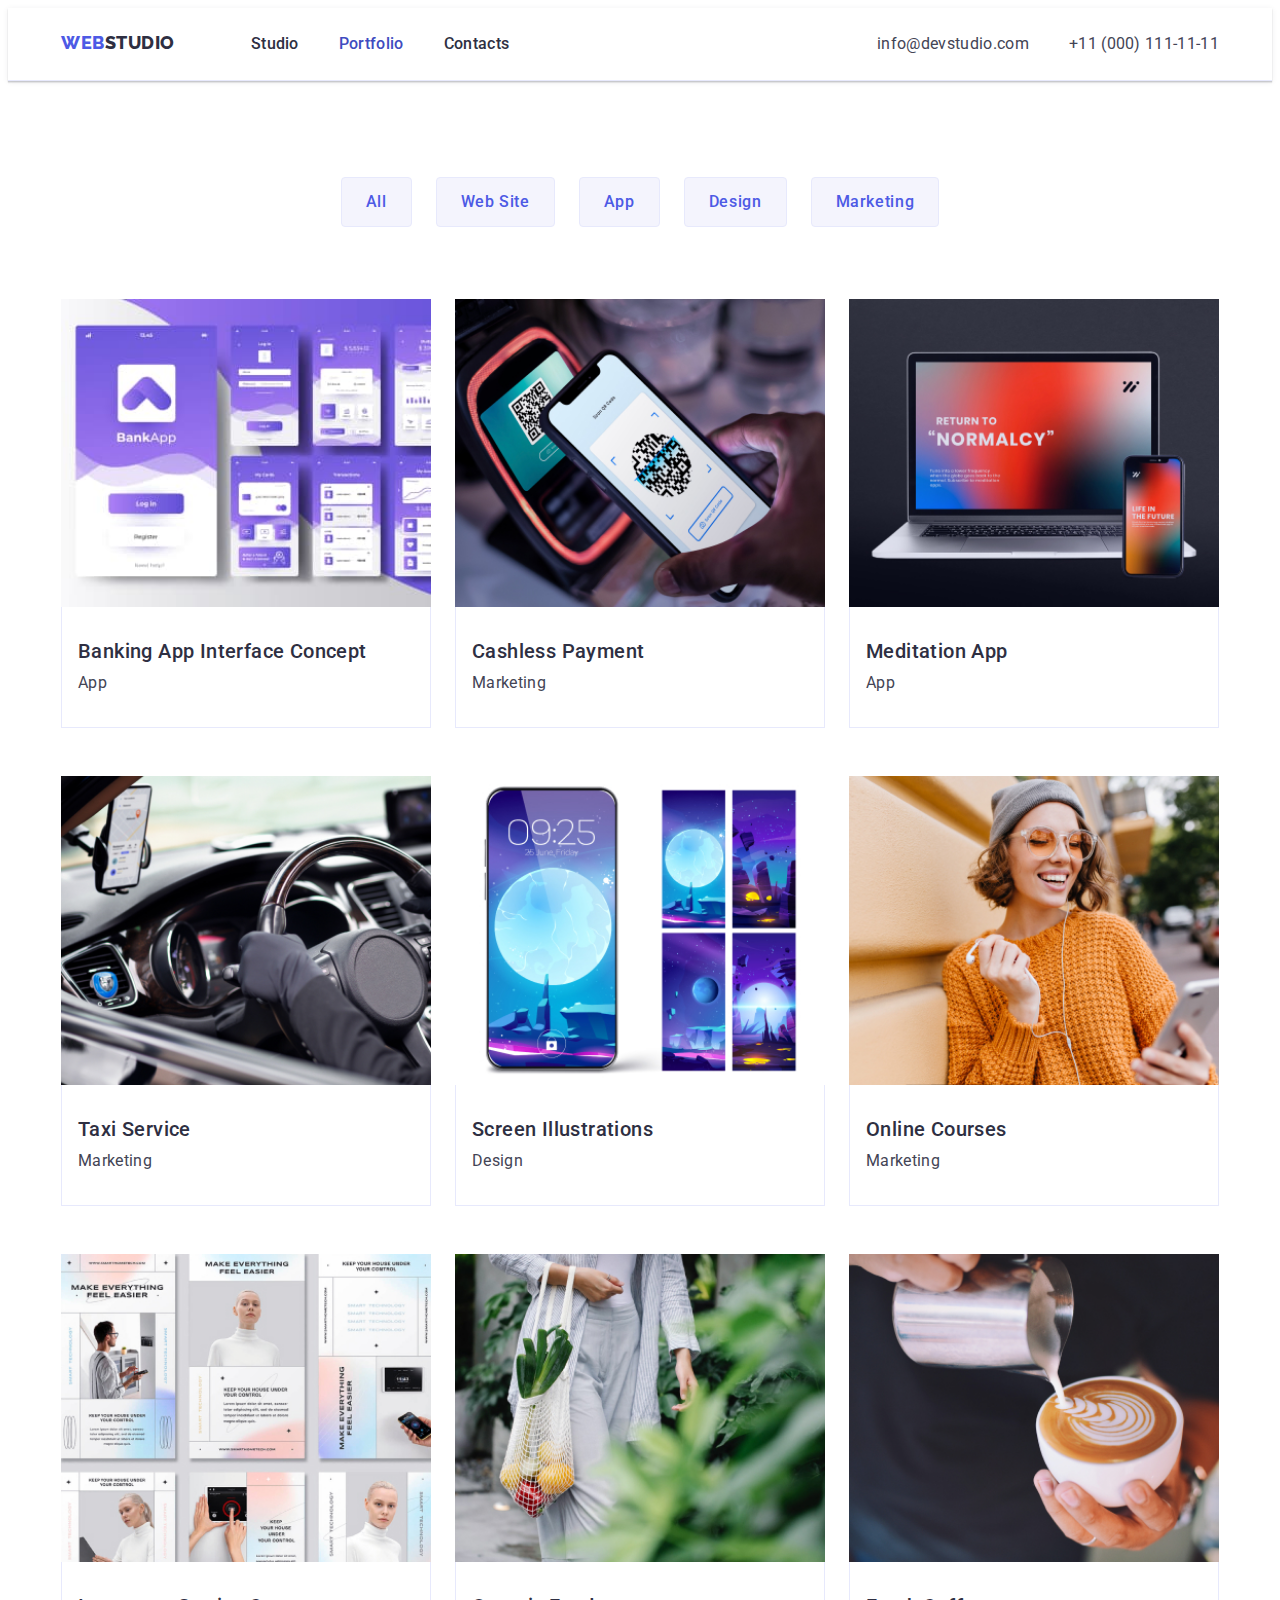
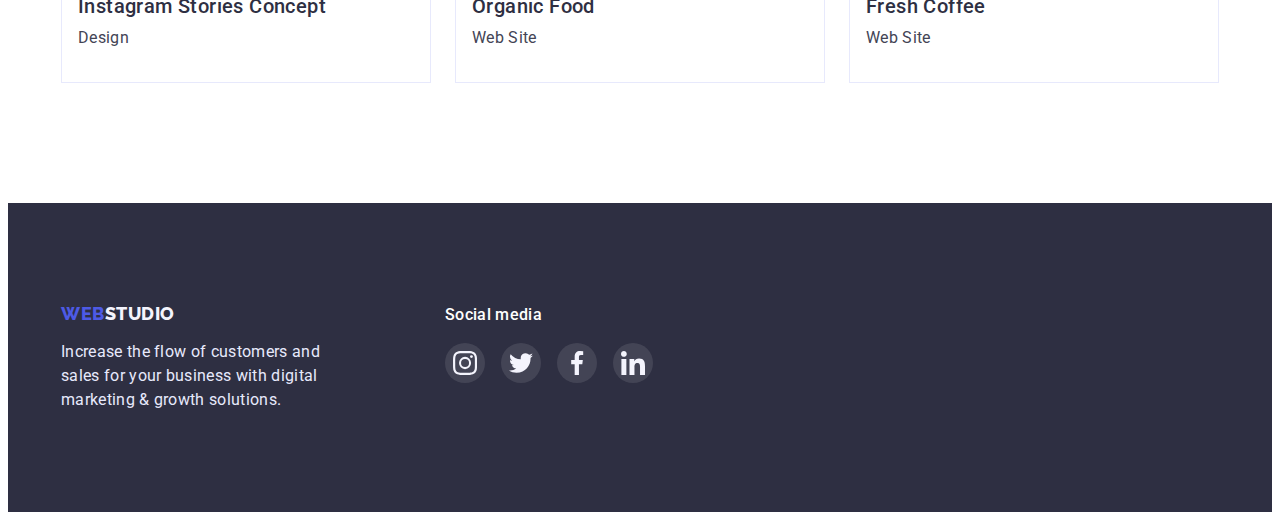
==== portfolio.html @ cb05a0db "Initial commit" ====
<!DOCTYPE html>
<html lang="en">
  <head>
    <meta charset="UTF-8" />
    <meta http-equiv="X-UA-Compatible" content="IE=edge" />
    <meta name="viewport" content="width=device-width, initial-scale=1.0" />
    <title>WebStudio</title>
    <link rel="preconnect" href="https://fonts.googleapis.com" />
    <link rel="preconnect" href="https://fonts.gstatic.com" crossorigin />
    <link
      href="https://fonts.googleapis.com/css2?family=Raleway:wght@800&family=Roboto:wght@400;500;700&display=swap"
      rel="stylesheet"
    />
    <link rel="stylesheet" href="./css/styles.css" />
  </head>

  <body>
    <header class="header">
      <div class="container header-container">
      <nav class="nav">
      <a class="header-logo logo link" href="./index.html">Web<span class="header-web">Studio</span></a
        >
        <ul class="header-list list">
          <li class="header-item">
            <a class="header-link link" href="./index.html">Studio</a>
          </li>
          <li class="header-item">
            <a class="header-link link current" href="./portfolio.html">Portfolio</a>
          </li>
          <li class="header-item">
            <a class="header-link link" href="">Contacts</a>
          </li>
        </ul>
      </nav>
      <address class="address">
        <ul class="address-list list">
          <li class="address-item">
            <a class="address-link link" href="mailto:info@devstudio.com"
              >info@devstudio.com</a
            >
          </li>
          <li class="address-item">
            <a class="address-link link" href="tel:+110001111111"
              >+11 (000) 111-11-11</a
            >
          </li>
        </ul>
      </address>
      </div>
    </header>

    <main>
      <section class="portfolio">
        <div class="container portfolio-container">
        <h1 class="visually-hidden">Portfolio cases</h1>
      <ul class="list portfolio-menu-card">
        <li class="portfolio-item">
          <button type="button" class="portfolio-page-btn">All</button>
        </li>
        <li class="portfolio-item">
          <button type="button" class="portfolio-page-btn">Web Site</button>
        </li>
        <li class="portfolio-item">
          <button type="button" class="portfolio-page-btn">App</button>
        </li>
        <li class="portfolio-item">
          <button type="button" class="portfolio-page-btn">Design</button>
        </li>
        <li class="portfolio-item">
          <button type="button" class="portfolio-page-btn">Marketing</button>
        </li>
      </ul>
      <ul class="list portfolio-pg-content">
        <li class="portfolio-item-content">
          <a class="link portfolio-item-link" href=""
            ><img
              src="./images/portfolio-page/bank-app.jpg"
              alt=""
              width="360"
              height="300"
            />
            <div class="portfolio-photo-content-border">
            <h2 class="portfolio-pg-namecard">Banking App Interface Concept</h2>
            <p class="portfolio-pg-text">App</p>
            <p class="portfolio-pg-text-back"></p>
            </div>
          </a>
        </li>
        <li class="portfolio-item-content">
          <a class="link portfolio-item-link" href=""
            ><img
              src="./images/portfolio-page/cashless-payment.jpg"
              alt=""
              width="360"
              height="300"
            /> 
            <div class="portfolio-photo-content-border">
            <h2 class="portfolio-pg-namecard">Cashless Payment</h2>
            <p class="portfolio-pg-text">Marketing</p>
            <p class="portfolio-pg-text-back"></p>
            </div>
          </a>
        </li>
        <li class="portfolio-item-content">
          <a class="link portfolio-item-link" href=""
            ><img
              src="./images/portfolio-page/meditation-app.jpg"
              alt=""
              width="360"
              height="300"
            /> 
            <div class="portfolio-photo-content-border">
            <h2 class="portfolio-pg-namecard">Meditation App</h2>
            <p class="portfolio-pg-text">App</p>
            <p class="portfolio-pg-text-back"></p>
            </div>
          </a>
        </li>
        <li class="portfolio-item-content">
          <a class="link portfolio-item-link" href=""
            ><img
              src="./images/portfolio-page/taxi-service.jpg"
              alt=""
              width="360"
              height="300"
            /> 
            <div class="portfolio-photo-content-border">
            <h2 class="portfolio-pg-namecard">Taxi Service</h2>
            <p class="portfolio-pg-text">Marketing</p>
            <p class="portfolio-pg-text-back"></p>
            </div>
          </a>
        </li>
        <li class="portfolio-item-content">
          <a class="link portfolio-item-link" href=""
            ><img
              src="./images/portfolio-page/screen-illustrations.jpg"
              alt=""
              width="360"
              height="300"
            /> 
            <div class="portfolio-photo-content-border">
            <h2 class="portfolio-pg-namecard">Screen Illustrations</h2>
            <p class="portfolio-pg-text">Design</p>
            <p class="portfolio-pg-text-back"></p>
            </div>
          </a>
        </li>
        <li class="portfolio-item-content">
          <a class="link portfolio-item-link" href=""
            ><img
              src="./images/portfolio-page/online-courses.jpg"
              alt=""
              width="360"
              height="300"
            /> 
            <div class="portfolio-photo-content-border">
            <h2 class="portfolio-pg-namecard">Online Courses</h2>
            <p class="portfolio-pg-text">Marketing</p>
            <p class="portfolio-pg-text-back"></p>
            </div>
          </a>
        </li>
        <li class="portfolio-item-content">
          <a class="link portfolio-item-link" href=""
            ><img
              src="./images/portfolio-page/instagram-stories.jpg"
              alt=""
              width="360"
              height="300"
            /> 
            <div class="portfolio-photo-content-border">
            <h2 class="portfolio-pg-namecard">Instagram Stories Concept</h2>
            <p class="portfolio-pg-text">Design</p>
            <p class="portfolio-pg-text-back"></p>
            </div>
          </a>
        </li>
        <li class="portfolio-item-content">
          <a class="link portfolio-item-link" href=""
            ><img
              src="./images/portfolio-page/organic-food.jpg"
              alt=""
              width="360"
              height="300"
            /> 
            <div class="portfolio-photo-content-border">
            <h2 class="portfolio-pg-namecard">Organic Food</h2>
            <p class="portfolio-pg-text">Web Site</p>
            <p class="portfolio-pg-text-back"></p>
            </div>
          </a>
        </li>
        <li class="portfolio-item-content">
          <a class="link portfolio-item-link" href=""
            ><img
              src="./images/portfolio-page/fresh-coffee.jpg"
              alt=""
              width="360"
              height="300"
            /> 
            <div class="portfolio-photo-content-border">
            <h2 class="portfolio-pg-namecard">Fresh Coffee</h2>
            <p class="portfolio-pg-text">Web Site</p>
            <p class="portfolio-pg-text-back"></p>
            </div>
          </a>
        </li>
      </ul>
        </div>
      </section>  
    </main>

    <footer class="footer">
      <div class="container footer-container">
        <div class="footer-text-div">
        <a class="footer-logo logo link" href="./index.html">Web<span class="footer-web">Studio</span></a
        >
      <p class="footer-text">
        Increase the flow of customers and sales for your business with digital
        marketing & growth solutions.
      </p>
        </div>
        <div class="footer-social-media">
          <p class="footer-text-title">Social media</p>
            <ul class="social-list footer-social-list list">
              <li class="social-list-item">
                <a href="" class="footer-social-list-link">
                    <svg aria-label="instagram" class="footer-social-list-icon" width="24" height="24">
                      <use href="./images/sprite.svg#instagram"></use>
                    </svg>
                </a>
              </li>
              <li class="social-list-item">
                <a href="" class="footer-social-list-link">
                    <svg aria-label="twitter" class="footer-social-list-icon" width="24" height="24">
                      <use href="./images/sprite.svg#twitter"></use>
                    </svg>
                </a>
              </li>
              <li class="social-list-item">
                <a href="" class="footer-social-list-link">
                    <svg aria-label="facebook" class="footer-social-list-icon" width="24" height="24">
                      <use href="./images/sprite.svg#facebook"></use>
                    </svg>
                </a>
              </li>
              <li class="social-list-item">
                <a href="" class="footer-social-list-link">
                    <svg aria-label="linkedin" class="footer-social-list-icon" width="24" height="24">
                      <use href="./images/sprite.svg#linkedin"></use>
                    </svg>
                </a>
              </li>
            </ul>
        </div>
      </div>
    </footer>
  </body>
</html>
---- css/styles.css ----
:root {
    --primary-font: 'Roboto', sans-serif;
    --secondary-font: 'Raleway', sans-serif; 
    --backround-light: #F4F4FD;
    --background-dark: #2E2F42;
    --brand-color: #4d5ae5;
    --accent-color: #404bbf;
    --success: #31d0aa;
    --color-text-main: #434455;
    --color-text-second: #8e8f99;
    --accent-lines: #e7e9fc;
} 

.list {
    list-style: none;
}

.link {
    text-decoration: none;
}

p, h1, h2, h3, h4, h5, h6 {
    margin-top: 0;
    margin-bottom: 0;
}

ul, ol {
    margin-top: 0;
    margin-bottom: 0;
    padding-left: 0;
}

img {
    display: block;
}

button {
    cursor: pointer;
}

body {
    font-family: var(--primary-font);
    font-size: 16px;
    letter-spacing: 0.02em;
    color: var(--color-text-main);
}

.container {
    width: 1158px;
    padding-left: 15px;
    padding-right: 15px;
    margin-left: auto;
    margin-right: auto;
}
/* ============================== COMPONENTS ============================ */
.projects-title,
.team-title,
.customers-title {
    margin-bottom: 72px;
    text-align: center;
    
    font-weight: 700;
    font-size: 36px;
    line-height: 1.11;
    text-align: center;
    letter-spacing: 0.02em;
    text-transform: capitalize;
    
    color: var(--background-dark);
}

.feutures-subtitle,
.team-subtitle {
    font-weight: 500;
    font-size: 20px;
    line-height: 1.2;
    letter-spacing: 0.02em;
    color: var(--background-dark);
}

.logo  {
    font-family: var(--secondary-font);
    font-weight: 800;
    font-size: 18px;
    letter-spacing: 0.03em;
    align-items: center;
    text-transform: uppercase;
}

.visually-hidden {
    position: absolute;
    width: 1px;
    height: 1px;
    margin: -1px;
    border: 0;
    padding: 0;
    white-space: nowrap;
    clip-path: inset(100%);
    clip: rect(0 0 0 0);
    overflow: hidden;
}
/* ============================== /COMPONENTS ============================ */

/* ============================== HEADER  =============================== */
.header-container {
    display: flex;

    /* border: 1px solid tomato;
    background: teal; */
}

.logo {
    margin-right: 76px;

    line-height: 1.17;
    color: var(--brand-color);
}

.header-web {
    color: var(--background-dark);
}

.header {
    padding-top: 24px;
    padding-bottom: 24px;
    border-bottom: 1px solid var(--accent-lines);
    box-shadow: 0px 2px 1px rgba(46, 47, 66, 0.08), 0px 1px 1px rgba(46, 47, 66, 0.16), 0px 1px 6px rgba(46, 47, 66, 0.08);
}

.header-link {
    font-weight: 500;
    line-height: 1.5;
    color: var(--background-dark);
}

.header-list {
    display: flex;
    align-items: center;
}

.header-item:not(:last-child) {
    margin-right: 40px;
}

.nav {
    display: flex;
    justify-content: center;
}

.nav .link:hover,
.nav .link:focus {
   color: var(--accent-color);
}

.link.current {
    color: var(--accent-color);
}

.address {
    font-style: normal;
    margin-left: auto;
}

.address-list {
    display: flex;
}

.address-link {
    font-weight: 400;
    line-height: 1.5;
    color: var(--color-text-main);
}

.address-link:hover,
.address-link:focus {
    color: var(--accent-color);
}

.address-item + .address-item {
    margin-left: 40px;
}

/* ============================== /HEADER ============================= */

/* ============================== HERO  =============================== */
.hero-container {
    text-align: center;
    

    /* border: 1px solid teal;
    background: tomato; */
} 

.hero{
    background: rgba(46, 47, 66, 0.7);
    padding-top: 188px;
    padding-bottom: 188px;
    max-width: 1440px;
    margin-left: auto;
    margin-right: auto;
    
    background-image: linear-gradient(rgba(46, 47, 66, 0.7), rgba(46, 47, 66, 0.7)), 
        url(../images/hero.jpg);
    background-position: center;
    background-size: cover;
    background-repeat: no-repeat;

}

.hero-title {
    margin-left: auto;
    margin-right: auto;
    margin-bottom: 48px;
    max-width: 496px;
    font-weight: 700;
    font-size: 56px;
    line-height: 1.07;
    letter-spacing: 0.02em;
    text-align: center;
    color: #FFFFFF;
}

.hero-btn {
    display: inline-block;
    min-width: 169px;
    padding: 16px 32px;
    border: none;
    border-radius: 4px;

    font-family: inherit;
    font-weight: 500;
    font-size: 16px;
    line-height: 1.5;
    align-items: center;
    letter-spacing: 0.04em;
    color: #FFFFFF;
    background-color: var(--brand-color);
}

.hero-btn:hover,
.hero-btn:focus {
    background-color: var(--accent-color);
}
/* ============================== /HERO =============================== */

/* ============================== FEUTURES ============================ */
.feutures {
    padding-top: 120px;
    padding-bottom: 120px;

    /* background-color: teal; */
}

.feutures-list {
    display: flex;
}

.feutures-item:not(:last-child) {
    margin-right: 24px;
}

.feutures-text {
    margin-top: 8px;
    line-height: 1.5;
}

.feutures-icon {
    display: flex;
    justify-content: center;
    align-items: center;
    margin-bottom: 24px;
    height: 112px;
    background: var(--backround-light);
    border-radius: 4px;
    background-position: center center;
    }

/* ============================== /FEUTURES ========================== */

/* ============================== PROJECTS =========================== */
.projects {
    padding-bottom: 120px;
}

.projects-list {
    display: flex;
    gap: 24px;
    /* justify-content: space-between; */
}

.project-item {
    flex-basis: calc((100% - 48px) / 3);
}

/* .projects-item:not(:nth-child(3n)) {
    margin-right: 24px;
} */
/* ============================== /PROJECTS ========================= */

/* ============================== TEAM =============================== */
.team {
    padding-top: 120px;
    padding-bottom: 120px;
    background-color: var(--backround-light)
}

.team-subtitle {
    text-align: center;
    margin-bottom: 8px;
}

.team-title-list {
    display: flex;
    gap: 24px;
}

/* .team-item:not(:nth-child(4n)) {
    margin-right: 24px;
} */

.team-text {
    line-height: 1.5;
    text-align: center;
    margin-bottom: 8px;
}

.team-item {
    flex-basis: calc((100% - 72px) / 4);
    background-color: #fff;
    box-shadow: 0px 1px 6px rgba(46, 47, 66, 0.08), 0px 1px 1px rgba(46, 47, 66, 0.16), 0px 2px 1px rgba(46, 47, 66, 0.08);
    border-radius: 0px 0px 4px 4px;
}

.team-photo-content-border {
    padding-top: 32px;
    padding-bottom: 32px;
}

.social-list {
    display: flex;
    justify-content: center;
    gap: 24px;
}

.social-list-item {
    width: 40px;
    height: 40px;
}

.social-list-link {
    display: flex;
    justify-content: center;
    align-items: center;
    width: 100%;
    height: 100%;
    border-radius: 50%;
    background-color: var(--brand-color);
}

.social-list-icon {
    fill: #fff;
}

.social-list-link:hover,
.social-list-link:focus {
    background-color: var(--accent-color);
}
/* ============================== /TEAM =============================== */
/* ==============================CUSTOMERS=============================*/
.customers {
    padding-top: 120px;
    padding-bottom: 120px;
}

.customers-list {
    display: flex;
    justify-content: center;
    gap: 24px;
}

.customers-list-item {
    width: calc((100% - 120px) / 6);
    height: 88px;
}

.customers-list-link {
    display: flex;
    justify-content: center;
    align-items: center;
    width: 100%;
    height: 100%;
    border: 1px solid var(--color-text-second);
    border-radius: 4px;
}

.customers-list-icon {
    fill: var(--color-text-second)
}    

.customers-list-link:hover,
.customers-list-link:focus {
    border: 1px solid var(--accent-color);
}

.customers-list-link:hover .customers-list-icon,
.customers-list-link:focus .customers-list-icon {
    fill: var(--accent-color)
}
/* ==============================/CUSTOMERS=============================*/
/* ============================== FOOTER =============================== */
.footer {
    padding-top: 100px;
    padding-bottom: 100px;

    background: var(--background-dark);
}

.footer-container {
    display: flex;
}

.footer-logo {
    margin-right: o;
    line-height: 1.17;
    color: var(--brand-color);
}

.footer-web {
    color: var(--backround-light);
}

.footer-text {
    margin-top: 16px;
    line-height: 1.5;
    color: var(--accent-lines);
}

.footer-text-div {
    max-width: 264px;
    margin-right: 120px;
}

.footer-text-title {
    font-weight: 500;
    font-size: 16px;
    line-height: 1.5;
    color: #FFFFFF;

    margin-bottom: 16px;
}

.footer-social-list {
    gap: 16px;
}

.footer-social-list-link {
    display: flex;
    justify-content: center;
    align-items: center;
    width: 100%;
    height: 100%;
    border-radius: 50%;
    background-color: rgba(255, 255, 255, 0.1);
}

.footer-social-list-icon {
    fill: var(--backround-light);
}

.footer-social-list-link:hover,
.footer-social-list-link:focus {
    background-color: var(--success);
}
/* ============================== /FOOTER =============================== */

/* ============================== PORTFOLIO PAGE ======================= */
.portfolio {
    padding-top: 96px;
    padding-bottom: 120px;
}

.portfolio-page-btn {
    display: inline-block;
    padding: 12px 24px;

    font-family: 'Roboto', sans-serif;
    font-weight: 500;
    font-size: 16px;
    line-height: 1.5;
    align-items: center;
    text-align: center;
    letter-spacing: 0.04em;
    color: var(--brand-color);
    background-color: var(--backround-light);

    border: 1px solid var(--accent-lines);
    border-radius: 4px
}

.portfolio-page-btn:hover,
.portfolio-page-btn:focus {
    color: #FFFFFF;
    background-color: var(--accent-color);
    border-color: var(--accent-color);
    box-shadow: 0px 3px 1px rgba(0, 0, 0, 0.1), 0px 2px 1px rgba(0, 0, 0, 0.08), 0px 2px 2px rgba(0, 0, 0, 0.12);
}

.portfolio-pg-namecard {
    margin-bottom: 8px;
    font-weight: 500;
    font-size: 20px;
    line-height: 1.2;
    letter-spacing: 0.02em;
    color: var(--background-dark);
}

.portfolio-pg-text {
    font-weight: 400;
    font-size: 16px;
    line-height: 1.5;
    letter-spacing: 0.02em;
    color: var(--color-text-main);
}

.portfolio-menu-card {
    display: flex;
    margin-bottom: 72px;
    justify-content: center;
}

.portfolio-item:not(:last-child) {
    margin-right: 24px;
}

.portfolio-pg-content {
    display: flex;
    flex-wrap: wrap;
}

.portfolio-item-content {
    width: calc((100% - 48px) / 3);
    margin-right: 24px;
    margin-bottom: 48px;
}

.portfolio-item-content:nth-child(3n) {
    margin-right: 0;
}

.portfolio-item-content:nth-last-child(-n + 3) {
    margin-bottom: 0;
}

.portfolio-item-link {
    display: block;
}

.portfolio-item-link:hover {
    box-shadow: 0px 1px 6px rgba(46, 47, 66, 0.08), 0px 1px 1px rgba(46, 47, 66, 0.16), 0px 2px 1px rgba(46, 47, 66, 0.08);
}

.portfolio-photo-content-border {
    padding-top: 32px;
    padding-bottom: 32px;
    padding-left: 16px;
    border: 1px solid var(--accent-lines);
    border-top: none;
}

img {
    width: 100%;
    height: auto;
} 
/* ============================== /PORTFOLIO PAGE ======================= */
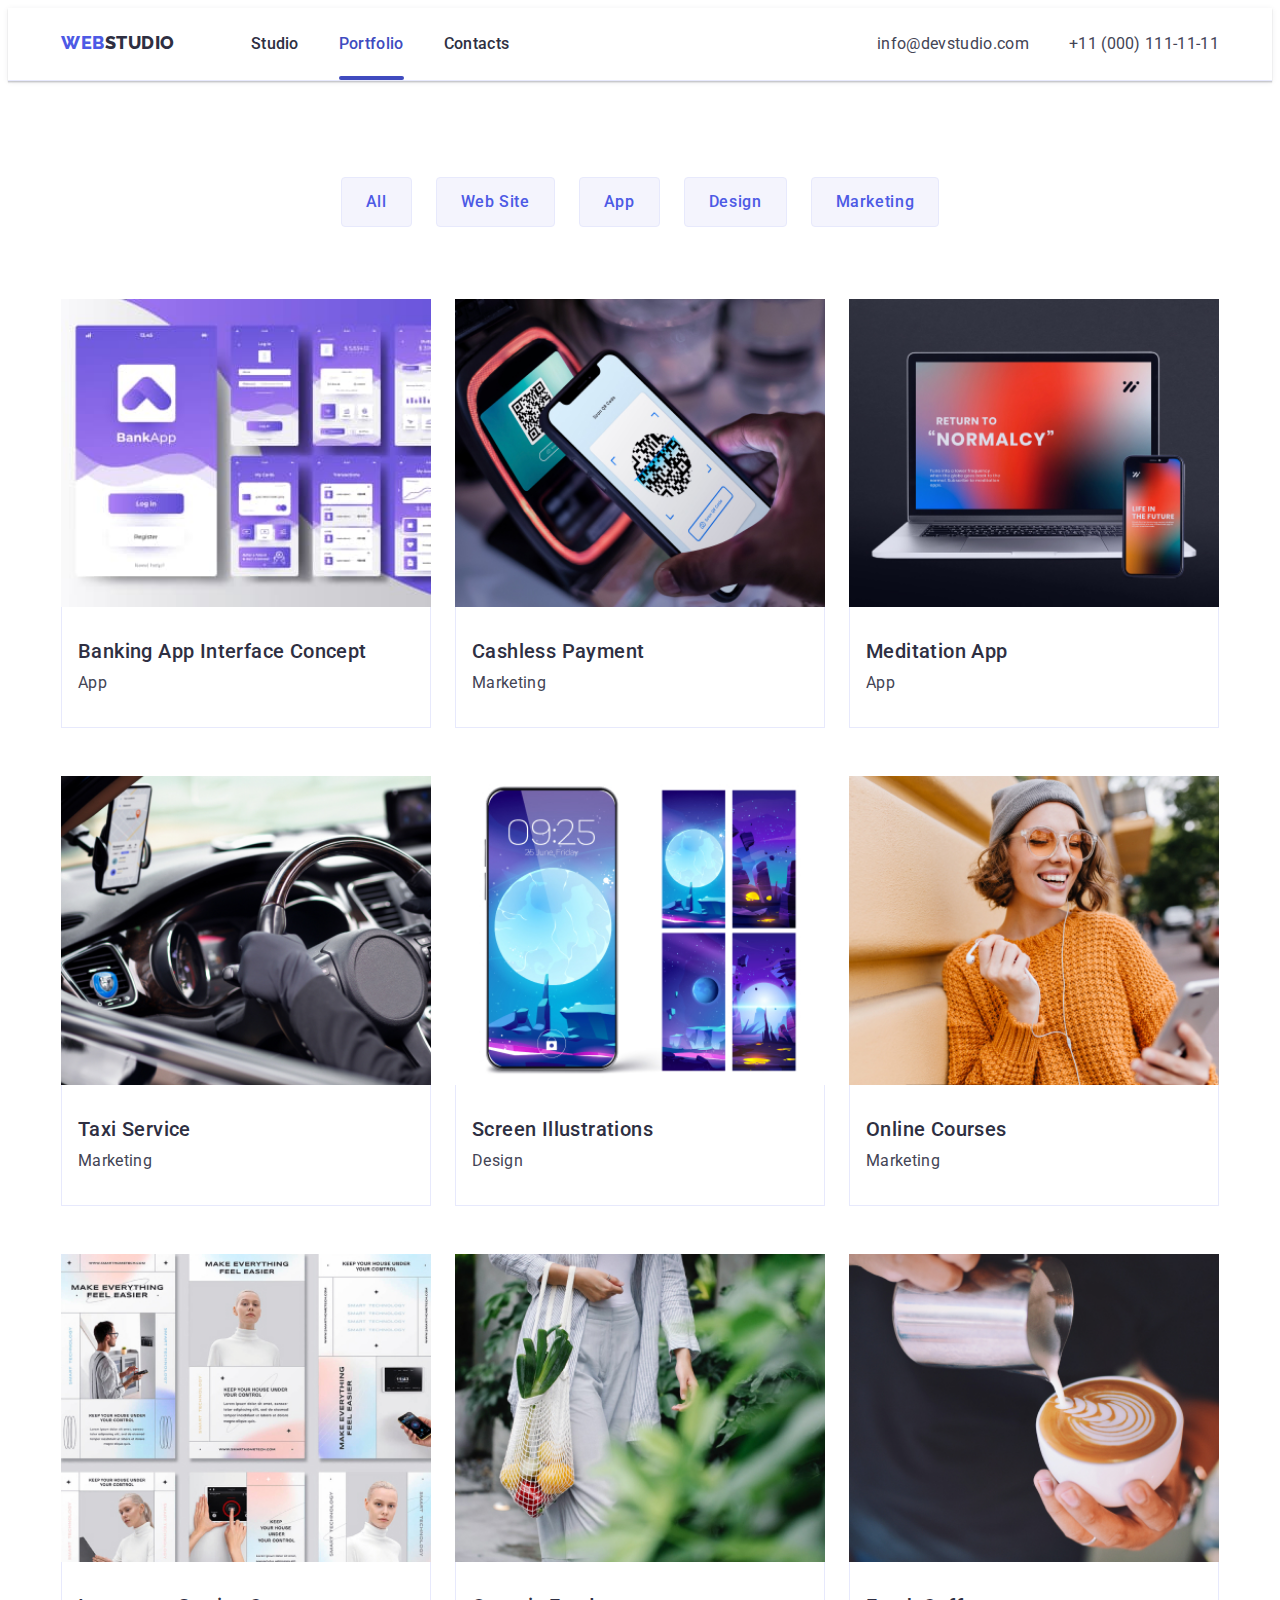
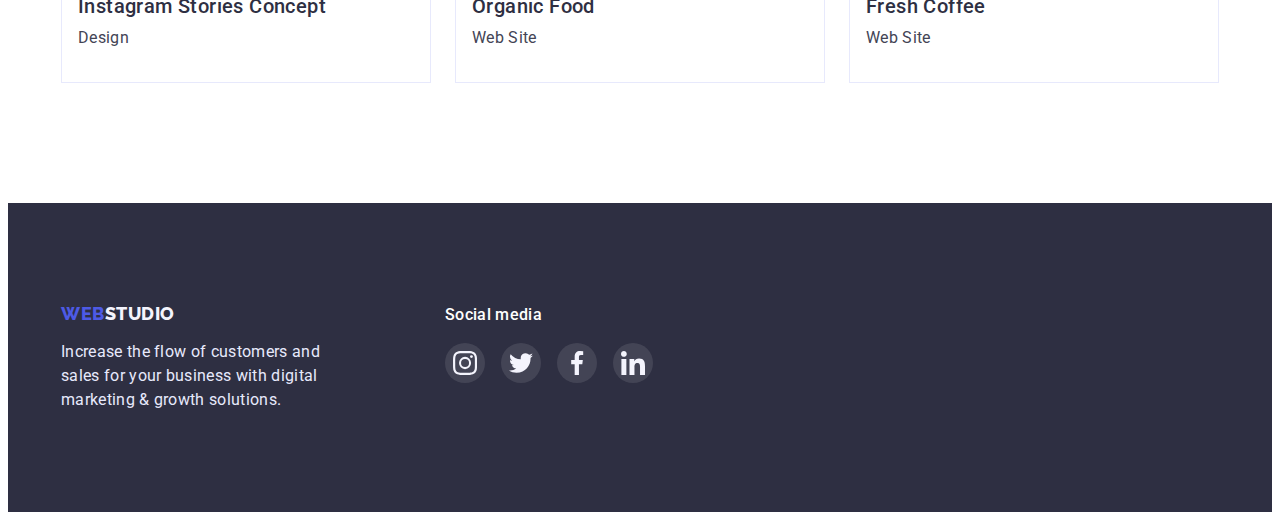
==== commit da9fed80: "pre-hw5" ====
--- a/portfolio.html
+++ b/portfolio.html
@@ -72,13 +72,16 @@
       </ul>
       <ul class="list portfolio-pg-content">
         <li class="portfolio-item-content">
-          <a class="link portfolio-item-link" href=""
-            ><img
+          <a class="link portfolio-item-link" href="">
+            <div class="portfolio-photo-wrapper">
+            <img
               src="./images/portfolio-page/bank-app.jpg"
               alt=""
               width="360"
               height="300"
             />
+            <p class="overlay">14 Stylish and User-Friendly App Design Concepts · Task Manager App · Calorie Tracker App · Exotic Fruit Ecommerce App · Cloud Storage App</p>
+            </div>
             <div class="portfolio-photo-content-border">
             <h2 class="portfolio-pg-namecard">Banking App Interface Concept</h2>
             <p class="portfolio-pg-text">App</p>
--- a/css/styles.css
+++ b/css/styles.css
@@ -9,6 +9,7 @@
     --color-text-main: #434455;
     --color-text-second: #8e8f99;
     --accent-lines: #e7e9fc;
+    --transition-dur-time: 250ms cubic-bezier(0.4, 0, 0.2, 1);
 } 
 
 .list {
@@ -131,6 +132,21 @@
     font-weight: 500;
     line-height: 1.5;
     color: var(--background-dark);
+
+    position: relative;
+    display: block;
+}
+
+.header-link.current::after {
+    content: '';
+
+    position: absolute;
+    width: 100%;
+    height: 4px;
+    left: 0px;
+    top: 44px;
+    background: var(--accent-color);
+    border-radius: 2px;
 }
 
 .header-list {
@@ -145,6 +161,11 @@
 .nav {
     display: flex;
     justify-content: center;
+}
+
+.nav .link {
+    display: block;
+    transition: color var(--transition-dur-time);
 }
 
 .nav .link:hover,
@@ -169,6 +190,10 @@
     font-weight: 400;
     line-height: 1.5;
     color: var(--color-text-main);
+
+    display: block;
+
+    transition: color var(--transition-dur-time);
 }
 
 .address-link:hover,
@@ -235,6 +260,8 @@
     letter-spacing: 0.04em;
     color: #FFFFFF;
     background-color: var(--brand-color);
+
+    transition: background-color var(--transition-dur-time);
 }
 
 .hero-btn:hover,
@@ -355,6 +382,8 @@
     height: 100%;
     border-radius: 50%;
     background-color: var(--brand-color);
+
+    transition: background-color var(--transition-dur-time);
 }
 
 .social-list-icon {
@@ -393,17 +422,23 @@
     border-radius: 4px;
 }
 
-.customers-list-icon {
-    fill: var(--color-text-second)
-}    
+.customers-list-link {
+    transition: border var(--transition-dur-time);
+}
+
+.customers-list-wrapper {
+    display: block;
+    fill: var(--color-text-second);
+    transition: fill var(--transition-dur-time);
+}
 
 .customers-list-link:hover,
 .customers-list-link:focus {
     border: 1px solid var(--accent-color);
 }
 
-.customers-list-link:hover .customers-list-icon,
-.customers-list-link:focus .customers-list-icon {
+.customers-list-link:hover .customers-list-wrapper,
+.customers-list-link:focus .customers-list-wrapper {
     fill: var(--accent-color)
 }
 /* ==============================/CUSTOMERS=============================*/
@@ -461,6 +496,8 @@
     height: 100%;
     border-radius: 50%;
     background-color: rgba(255, 255, 255, 0.1);
+
+    transition: background-color var(--transition-dur-time);
 }
 
 .footer-social-list-icon {
@@ -494,7 +531,9 @@
     background-color: var(--backround-light);
 
     border: 1px solid var(--accent-lines);
-    border-radius: 4px
+    border-radius: 4px;
+
+    transition: color var(--transition-dur-time), background-color var(--transition-dur-time), border-color var(--transition-dur-time), box-shadow var(--transition-dur-time);
 }
 
 .portfolio-page-btn:hover,
@@ -553,9 +592,11 @@
 
 .portfolio-item-link {
     display: block;
-}
-
-.portfolio-item-link:hover {
+    transition: box-shadow var(--transition-dur-time);
+}
+
+.portfolio-item-link:hover,
+.portfolio-item-link:focus {
     box-shadow: 0px 1px 6px rgba(46, 47, 66, 0.08), 0px 1px 1px rgba(46, 47, 66, 0.16), 0px 2px 1px rgba(46, 47, 66, 0.08);
 }
 
@@ -567,6 +608,35 @@
     border-top: none;
 }
 
+.portfolio-photo-wrapper {
+    position: relative;
+    overflow: hidden;
+}
+
+.overlay {
+    position: absolute;
+    left: 0;
+    top: 0;
+    width: 100%;
+    height: 100%;
+    transform: translate(0, 100%);
+    transition: transform var(--transition-dur-time);
+
+    font-weight: 400;
+    line-height: 1.5;
+    padding-top: 40px;
+    padding-right: 32px;
+    padding-left: 32px;
+    padding-bottom: 164px;
+    color: var(--backround-light);
+    background-color: var(--brand-color);
+}
+
+.portfolio-item-link:hover .overlay,
+.portfolio-item-link:focus .overlay {
+    transform: translate(0, 0);
+}
+
 img {
     width: 100%;
     height: auto;
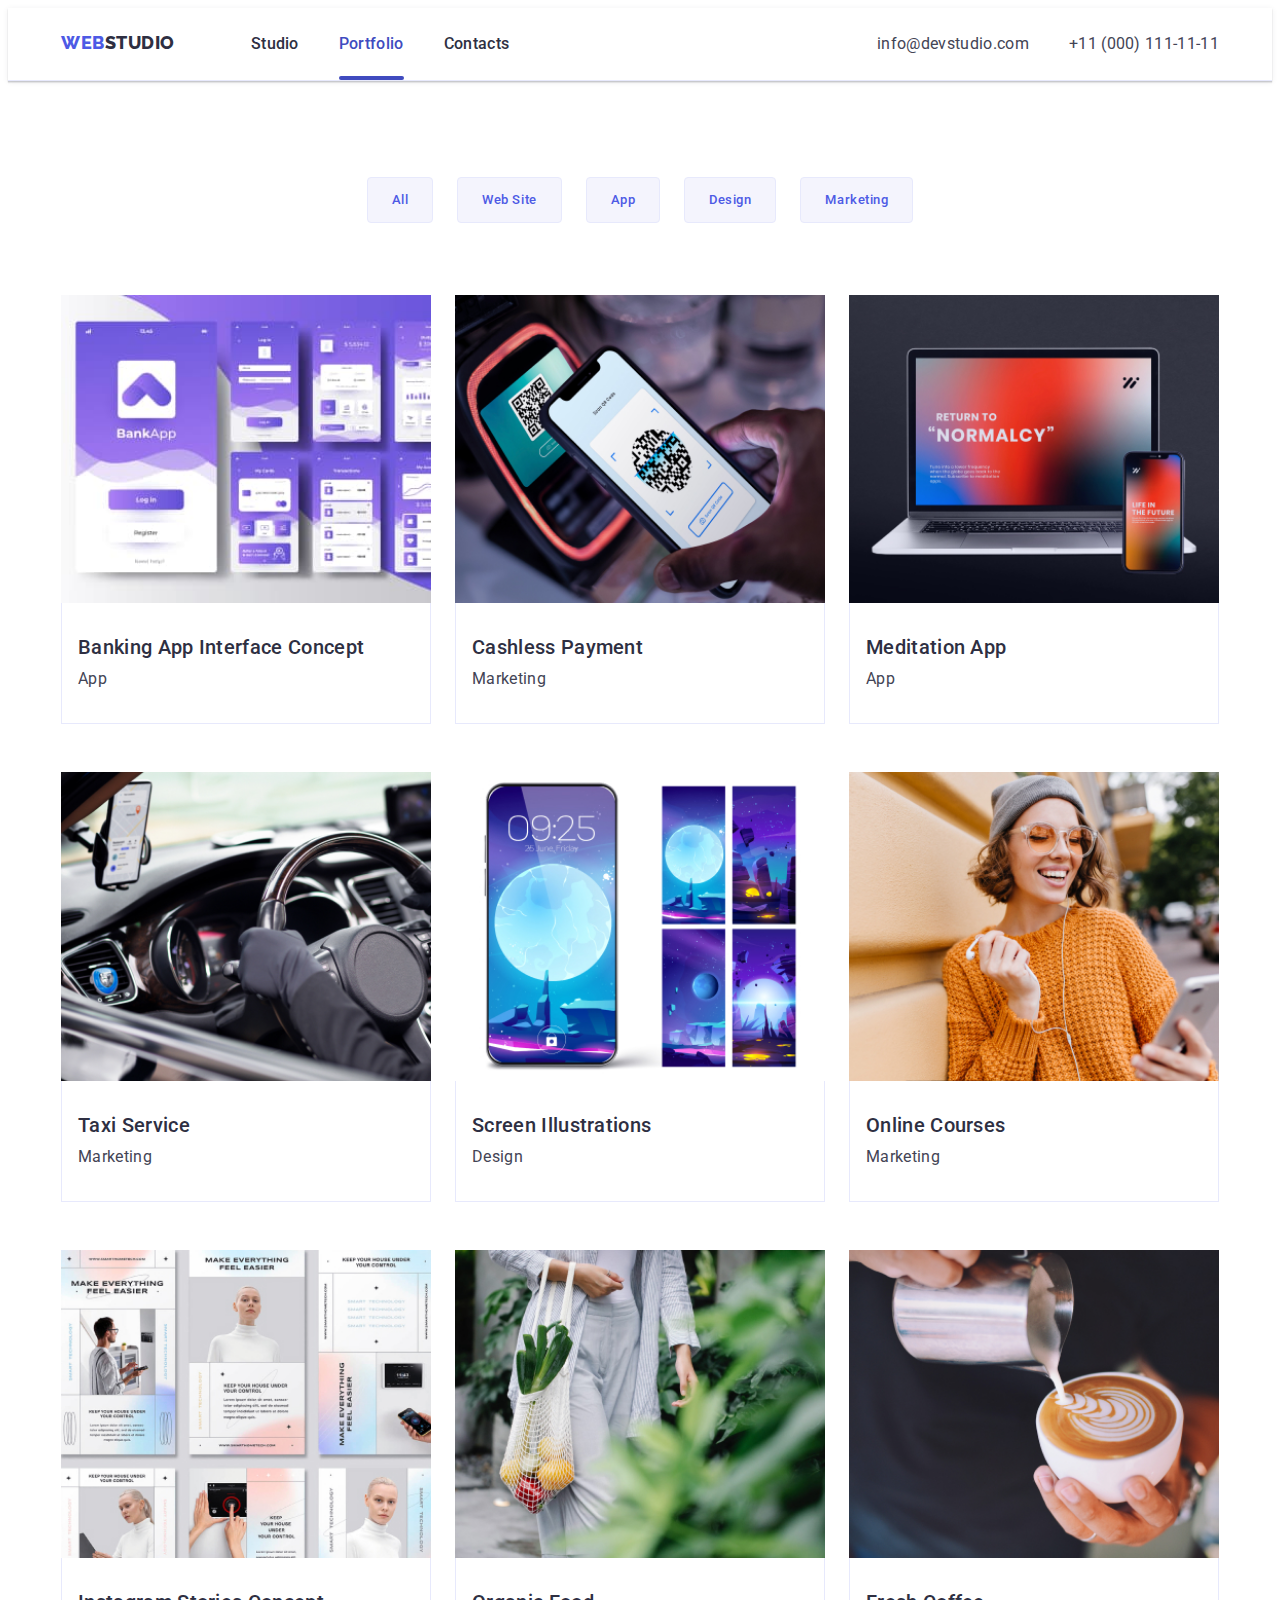
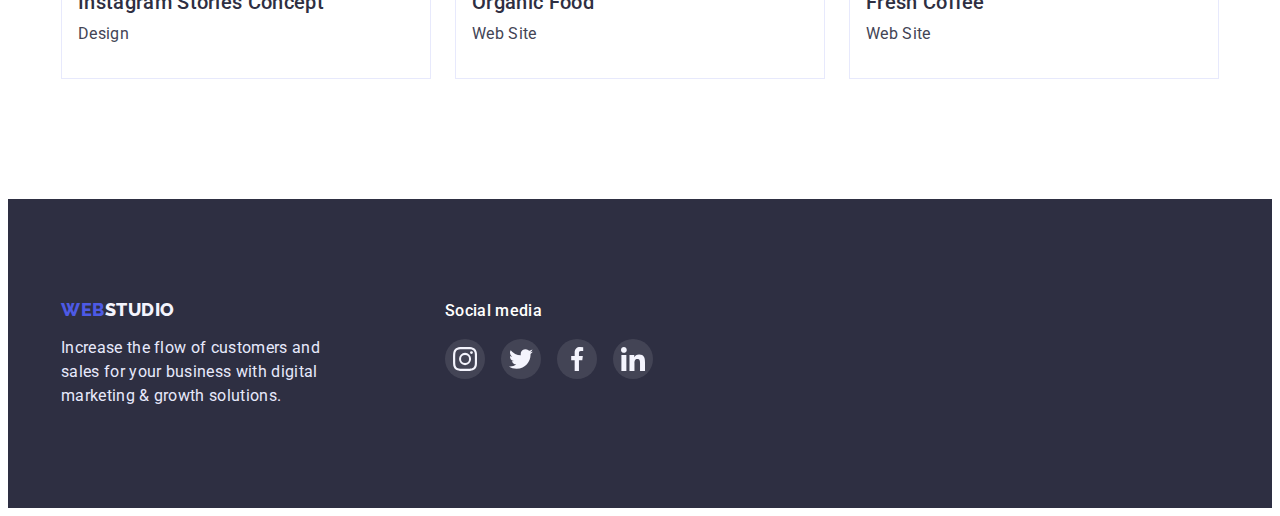
==== commit 17137ee7: "template_hw5" ====
--- a/portfolio.html
+++ b/portfolio.html
@@ -90,13 +90,16 @@
           </a>
         </li>
         <li class="portfolio-item-content">
-          <a class="link portfolio-item-link" href=""
-            ><img
+          <a class="link portfolio-item-link" href="">
+            <div class="portfolio-photo-wrapper">
+            <img
               src="./images/portfolio-page/cashless-payment.jpg"
               alt=""
               width="360"
               height="300"
             /> 
+            <p class="overlay">14 Stylish and User-Friendly App Design Concepts · Task Manager App · Calorie Tracker App · Exotic Fruit Ecommerce App · Cloud Storage App</p>
+            </div>
             <div class="portfolio-photo-content-border">
             <h2 class="portfolio-pg-namecard">Cashless Payment</h2>
             <p class="portfolio-pg-text">Marketing</p>
@@ -105,13 +108,16 @@
           </a>
         </li>
         <li class="portfolio-item-content">
-          <a class="link portfolio-item-link" href=""
-            ><img
+          <a class="link portfolio-item-link" href="">
+            <div class="portfolio-photo-wrapper">
+            <img
               src="./images/portfolio-page/meditation-app.jpg"
               alt=""
               width="360"
               height="300"
             /> 
+            <p class="overlay">14 Stylish and User-Friendly App Design Concepts · Task Manager App · Calorie Tracker App · Exotic Fruit Ecommerce App · Cloud Storage App</p>
+            </div>
             <div class="portfolio-photo-content-border">
             <h2 class="portfolio-pg-namecard">Meditation App</h2>
             <p class="portfolio-pg-text">App</p>
@@ -120,13 +126,16 @@
           </a>
         </li>
         <li class="portfolio-item-content">
-          <a class="link portfolio-item-link" href=""
-            ><img
+          <a class="link portfolio-item-link" href="">
+            <div class="portfolio-photo-wrapper">
+            <img
               src="./images/portfolio-page/taxi-service.jpg"
               alt=""
               width="360"
               height="300"
-            /> 
+            />          
+            <p class="overlay">14 Stylish and User-Friendly App Design Concepts · Task Manager App · Calorie Tracker App · Exotic Fruit Ecommerce App · Cloud Storage App</p>
+            </div>
             <div class="portfolio-photo-content-border">
             <h2 class="portfolio-pg-namecard">Taxi Service</h2>
             <p class="portfolio-pg-text">Marketing</p>
@@ -135,13 +144,16 @@
           </a>
         </li>
         <li class="portfolio-item-content">
-          <a class="link portfolio-item-link" href=""
-            ><img
+          <a class="link portfolio-item-link" href="">
+            <div class="portfolio-photo-wrapper">
+            <img
               src="./images/portfolio-page/screen-illustrations.jpg"
               alt=""
               width="360"
               height="300"
             /> 
+            <p class="overlay">14 Stylish and User-Friendly App Design Concepts · Task Manager App · Calorie Tracker App · Exotic Fruit Ecommerce App · Cloud Storage App</p>
+            </div>
             <div class="portfolio-photo-content-border">
             <h2 class="portfolio-pg-namecard">Screen Illustrations</h2>
             <p class="portfolio-pg-text">Design</p>
@@ -150,13 +162,16 @@
           </a>
         </li>
         <li class="portfolio-item-content">
-          <a class="link portfolio-item-link" href=""
-            ><img
+          <a class="link portfolio-item-link" href="">
+            <div class="portfolio-photo-wrapper">
+            <img
               src="./images/portfolio-page/online-courses.jpg"
               alt=""
               width="360"
               height="300"
             /> 
+            <p class="overlay">14 Stylish and User-Friendly App Design Concepts · Task Manager App · Calorie Tracker App · Exotic Fruit Ecommerce App · Cloud Storage App</p>
+            </div>
             <div class="portfolio-photo-content-border">
             <h2 class="portfolio-pg-namecard">Online Courses</h2>
             <p class="portfolio-pg-text">Marketing</p>
@@ -165,13 +180,16 @@
           </a>
         </li>
         <li class="portfolio-item-content">
-          <a class="link portfolio-item-link" href=""
-            ><img
+          <a class="link portfolio-item-link" href="">
+            <div class="portfolio-photo-wrapper">
+            <img
               src="./images/portfolio-page/instagram-stories.jpg"
               alt=""
               width="360"
               height="300"
-            /> 
+            />
+            <p class="overlay">14 Stylish and User-Friendly App Design Concepts · Task Manager App · Calorie Tracker App · Exotic Fruit Ecommerce App · Cloud Storage App</p>
+            </div>
             <div class="portfolio-photo-content-border">
             <h2 class="portfolio-pg-namecard">Instagram Stories Concept</h2>
             <p class="portfolio-pg-text">Design</p>
@@ -180,13 +198,16 @@
           </a>
         </li>
         <li class="portfolio-item-content">
-          <a class="link portfolio-item-link" href=""
-            ><img
+          <a class="link portfolio-item-link" href="">
+            <div class="portfolio-photo-wrapper">
+            <img
               src="./images/portfolio-page/organic-food.jpg"
               alt=""
               width="360"
               height="300"
             /> 
+            <p class="overlay">14 Stylish and User-Friendly App Design Concepts · Task Manager App · Calorie Tracker App · Exotic Fruit Ecommerce App · Cloud Storage App</p>
+            </div>
             <div class="portfolio-photo-content-border">
             <h2 class="portfolio-pg-namecard">Organic Food</h2>
             <p class="portfolio-pg-text">Web Site</p>
@@ -195,13 +216,16 @@
           </a>
         </li>
         <li class="portfolio-item-content">
-          <a class="link portfolio-item-link" href=""
-            ><img
+          <a class="link portfolio-item-link" href="">
+            <div class="portfolio-photo-wrapper">
+            <img
               src="./images/portfolio-page/fresh-coffee.jpg"
               alt=""
               width="360"
               height="300"
             /> 
+            <p class="overlay">14 Stylish and User-Friendly App Design Concepts · Task Manager App · Calorie Tracker App · Exotic Fruit Ecommerce App · Cloud Storage App</p>
+            </div>
             <div class="portfolio-photo-content-border">
             <h2 class="portfolio-pg-namecard">Fresh Coffee</h2>
             <p class="portfolio-pg-text">Web Site</p>
--- a/css/styles.css
+++ b/css/styles.css
@@ -477,7 +477,6 @@
 
 .footer-text-title {
     font-weight: 500;
-    font-size: 16px;
     line-height: 1.5;
     color: #FFFFFF;
 
@@ -522,7 +521,6 @@
 
     font-family: 'Roboto', sans-serif;
     font-weight: 500;
-    font-size: 16px;
     line-height: 1.5;
     align-items: center;
     text-align: center;
@@ -549,15 +547,11 @@
     font-weight: 500;
     font-size: 20px;
     line-height: 1.2;
-    letter-spacing: 0.02em;
     color: var(--background-dark);
 }
 
 .portfolio-pg-text {
-    font-weight: 400;
-    font-size: 16px;
-    line-height: 1.5;
-    letter-spacing: 0.02em;
+    line-height: 1.5;
     color: var(--color-text-main);
 }
 
@@ -622,7 +616,6 @@
     transform: translate(0, 100%);
     transition: transform var(--transition-dur-time);
 
-    font-weight: 400;
     line-height: 1.5;
     padding-top: 40px;
     padding-right: 32px;
@@ -641,4 +634,49 @@
     width: 100%;
     height: auto;
 } 
-/* ============================== /PORTFOLIO PAGE ======================= */+/* ============================== /PORTFOLIO PAGE ======================= */
+
+/* ===============================MODAL WINDOW =========================== */
+/* .backdrop {
+    position: fixed;
+    top: 0;
+    left: 0;
+    width: 100%;
+    height: 100%;
+    z-index: 100;
+    background: rgba(46, 47, 66, 0.4);
+}
+
+.modal {
+    position: absolute;
+    top: 50%;
+    left: 50%;
+    transform: translate(-50%, -50%);
+
+    width: 408px;
+    height: 576px;
+    background: #FCFCFC;
+    box-shadow: 0px 1px 1px rgba(0, 0, 0, 0.14), 0px 1px 3px rgba(0, 0, 0, 0.12), 0px 2px 1px rgba(0, 0, 0, 0.2);
+    border-radius: 4px;
+}
+
+.modal-close-btn {
+
+}
+
+.modal-close-btn-icon {
+    position: absolute;
+    top: 24px;
+    right: 24px;
+
+    display: flex;
+    justify-content: center;
+    align-items: center;
+    width: 24px;
+    height: 24px;
+    padding: 8px;
+    background: var(--accent-lines);
+    border: 1px solid rgba(0, 0, 0, 0.1);
+    border-radius: 50%;
+} */
+/* ===============================/MODAL WINDOW =========================== */